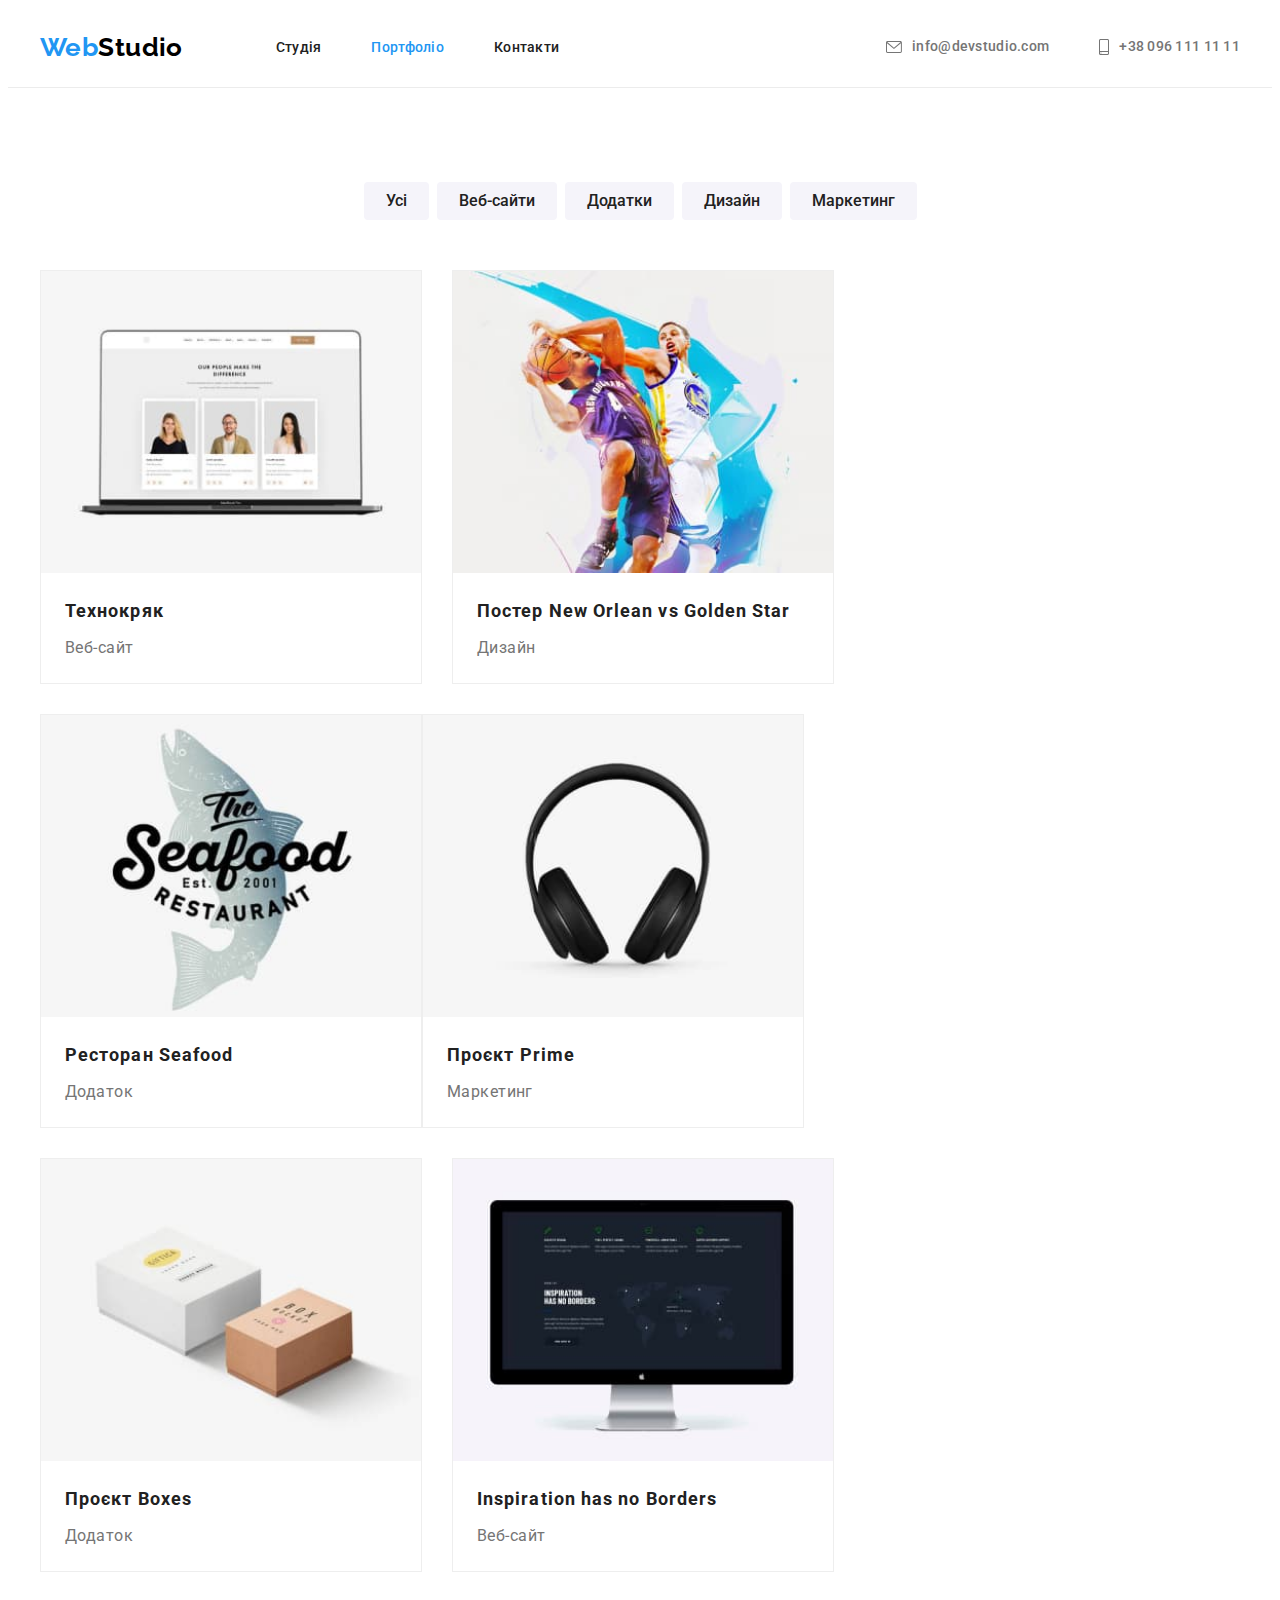
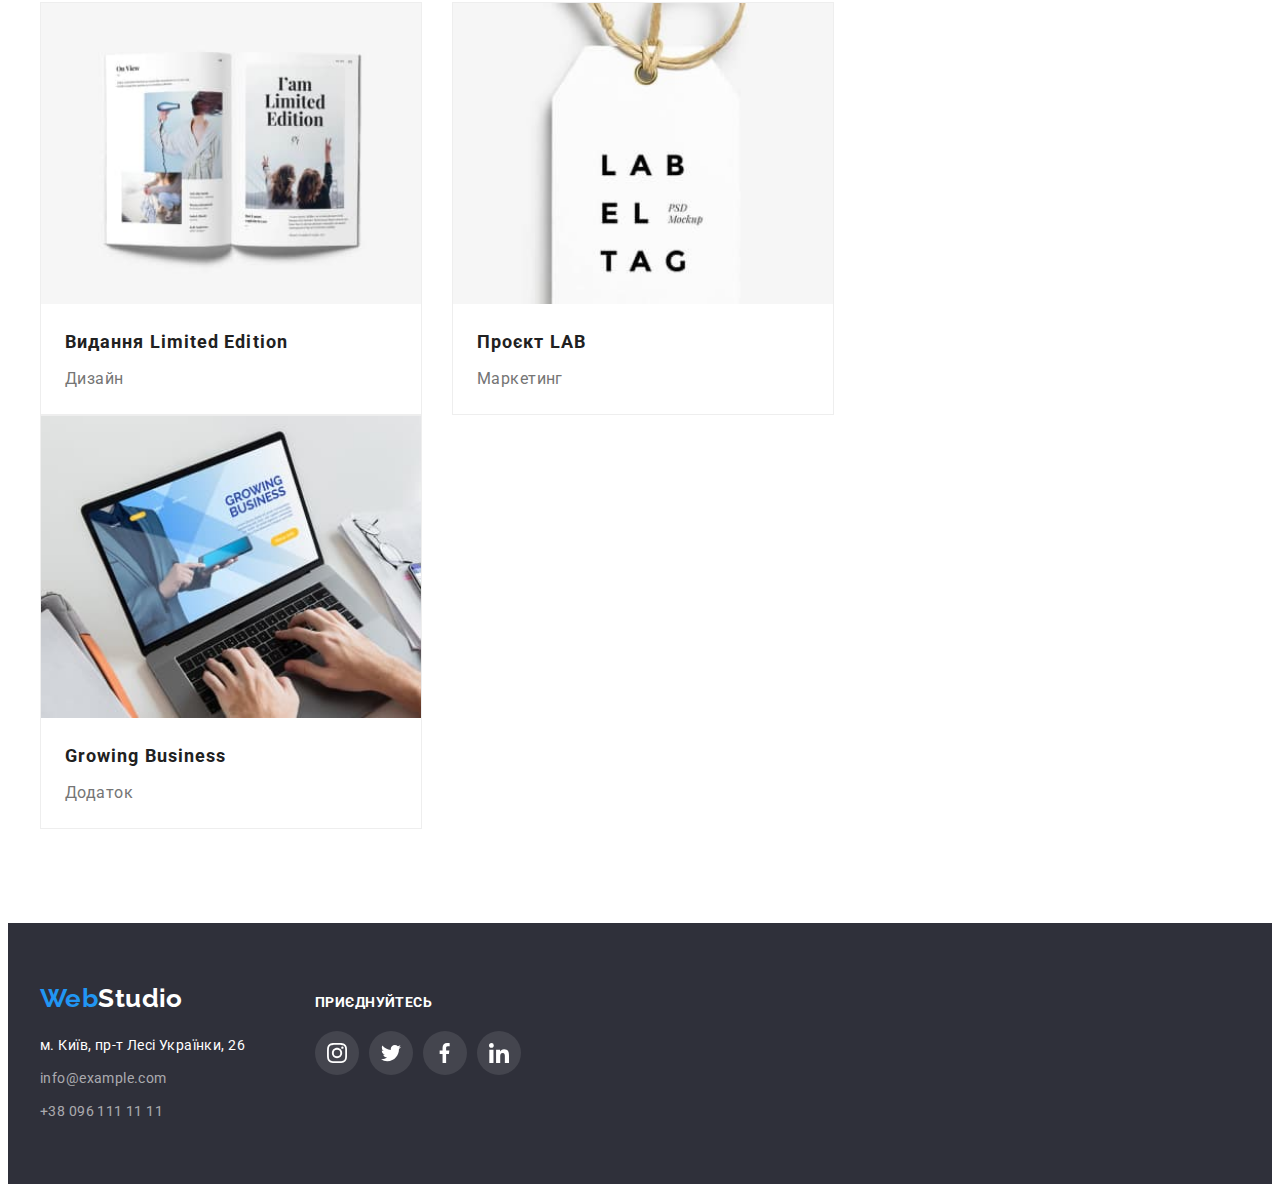
==== portfolio.html @ 95b84b5c "Initial commit" ====
<!DOCTYPE html>
<html lang="uk">

<head>
    <meta charset="UTF-8" />
    <meta http-equiv="X-UA-Compatible" content="IE=edge" />
    <meta name="viewport" content="width=device-width, initial-scale=1.0" />
    <title>WebStudio</title>
    <link rel="preconnect" href="https://fonts.googleapis.com">
    <link rel="preconnect" href="https://fonts.gstatic.com" crossorigin>
    <link
        href="https://fonts.googleapis.com/css2?family=Raleway:wght@700;900&family=Roboto:wght@400;500;700&display=swap"
        rel="stylesheet">
    <link rel="stylesheet" href="https://cdnjs.cloudflare.com/ajax/libs/modern-normalize/1.1.0/modern-normalize.min.css"
        integrity="sha512-wpPYUAdjBVSE4KJnH1VR1HeZfpl1ub8YT/NKx4PuQ5NmX2tKuGu6U/JRp5y+Y8XG2tV+wKQpNHVUX03MfMFn9Q=="
        crossorigin="anonymous" referrerpolicy="no-referrer" />
    <link rel="stylesheet" href="./css/style.css">
</head>

<body>
    <!-- header -->
    <header class="header">
        <div class="container">
            <nav class="nav">
                <a class="nav-logo link" href="./index.html">Web<span class="logo-studio">Studio</span>
                </a>
                <ul class="nav-list list">
                    <li class="nav-item">
                        <a class="nav-link link " href="./index.html">Студія</a>
                    </li>
                    <li class="nav-item">
                        <a class="nav-link link nav-inner" href="./portfolio.html">Портфоліо</a>
                    </li>
                    <li class="nav-item">
                        <a class="nav-link link" href="">Контакти</a>
                    </li>
                </ul>
            </nav>
            <ul class="nav-list list">
                <li class="nav-envelop">
                    <a class="contact-link link" href="mailto:info@devstudio.com">
                        <svg class="contact-link-icon" width="16" height="12">
                            <use href="./images/symbol-defs.svg#icon-envelope"></use>
                        </svg> info@devstudio.com</a>
                </li>
                <li>
                    <a class="contact-link link" href="tel:+380961111111">
                        <svg class="contact-link-icon" width="10" height="16">
                            <use href="./images/symbol-defs.svg#icon-smartphone"></use>
                        </svg>+38 096 111 11 11</a>
                </li>
            </ul>
        </div>
    </header>
    <!-- main -->
    <main>
        <section class="portfolio section">
            <div class="container">
                <h1 class="visually-hidden">Портфоліо</h1>
                <ul class="filter-list">
                    <li class="list"><button class="filter-btn" type="button">Усі</button></li>
                    <li class="list"><button class="filter-btn" type="button">Веб-сайти</button></li>
                    <li class="list"><button class="filter-btn" type="button">Додатки</button></li>
                    <li class="list"><button class="filter-btn" type="button">Дизайн</button></li>
                    <li class="list"><button class="filter-btn" type="button">Маркетинг</button></li>
                </ul>
                <ul class="portfolio-list">
                    <li class="portfolio-item list">
                        <img src="./images/portfolio/project1.jpg" alt="project1" width="370" height="294">
                        <div class="portfolio-content">
                            <h2 class="portfolio-title">Технокряк</h3>
                                <p class="portfolio-text">Веб-сайт</p>
                        </div>
                    </li>
                    <li class="portfolio-item list">
                        <img src="./images/portfolio/project2.jpg" alt="project2" width="370" height="294">
                        <div class="portfolio-content">
                            <h2 class="portfolio-title">Постер New Orlean vs Golden Star</h3>
                                <p class="portfolio-text">Дизайн</p>
                        </div>
                    </li>
                    <li class="portfolio-item list">
                        <img src="./images/portfolio/project3.jpg" alt="project3" width="370" height="294">
                        <div class="portfolio-content">
                            <h2 class="portfolio-title">Ресторан Seafood</h3>
                                <p class="portfolio-text">Додаток</p>
                        </div>
                    </li>
                    <li class="portfolio-item list">
                        <img src="./images/portfolio/project4.jpg" alt="project4" width="370" height="294">
                        <div class="portfolio-content">
                            <h2 class="portfolio-title">Проєкт Prime</h3>
                                <p class="portfolio-text">Маркетинг</p>
                        </div>
                    </li>
                    <li class="portfolio-item list">
                        <img src="./images/portfolio/project5.jpg" alt="project5" width="370" height="294">
                        <div class="portfolio-content">
                            <h2 class="portfolio-title">Проєкт Boxes</h3>
                                <p class="portfolio-text">Додаток</p>
                        </div>
                    </li>
                    <li class="portfolio-item list">
                        <img src="./images/portfolio/project6.jpg" alt="project6" width="370" height="294">
                        <div class="portfolio-content">
                            <h2 class="portfolio-title">Inspiration has no Borders</h3>
                                <p class="portfolio-text">Веб-сайт</p>
                        </div>
                    </li>
                    <li class="portfolio-item list">
                        <img src="./images/portfolio/project7.jpg" alt="project7" width="370" height="294">
                        <div class="portfolio-content">
                            <h2 class="portfolio-title">Видання Limited Edition</h3>
                                <p class="portfolio-text">Дизайн</p>
                        </div>
                    </li>
                    <li class="portfolio-item list">
                        <img src="./images/portfolio/project8.jpg" alt="project8" width="370" height="294">
                        <div class="portfolio-content">
                            <h2 class="portfolio-title">Проєкт LAB</h3>
                                <p class="portfolio-text">Маркетинг</p>
                        </div>
                    </li>
                    <li class="portfolio-item list">
                        <img src="./images/portfolio/project9.jpg" alt="project9" width="370" height="294">
                        <div class="portfolio-content">
                            <h2 class="portfolio-title">Growing Business</h3>
                                <p class="portfolio-text">Додаток</p>
                        </div>
                    </li>
                </ul>
        </section>
        </div>
    </main>
    <!-- footer -->
    <footer class="footer">
        <div class="container">
            <div>
                <a class="footer-logo link" href="./index.html">Web<span class="footer-logo-studio">Studio</span>
                </a>
                <address class="footer-adress">
                    <ul class="footer-list list">
                        <li class="footer-item">
                            <a class="map link" href="https://goo.gl/maps/e1kzpUuALeePTq5k7" target="_blank"
                                rel="noopener noreferrer nofollow">м. Київ, пр-т Лесі Українки, 26</a>
                        </li>
                        <li class="footer-item">
                            <a class="footer-tel link" href="mailto:info@example.com">info@example.com</a>
                        </li>
                        <li class="footer-item-tel">
                            <a class="footer-tel link" href="tel:+12127724150">+38 096 111 11 11</a>
                        </li>
                    </ul>
                </address>
            </div>
            <div class="footer-soc">
                <p class="footer-soc-text">приєднуйтесь</p>
                <ul class="footer-soc-list list">
                    <li class="footer-soc-item"><a class="footer-soc-link" href="">
                            <svg class="footer-soc-icon" width="20" height="20">
                                <use href="./images/symbol-defs.svg#icon-instagram">
                                </use>
                            </svg>
                        </a></li>
                    <li class="footer-soc-item"><a class="footer-soc-link" href="">
                            <svg class="footer-soc-icon" width="20" height="20">
                                <use href="./images/symbol-defs.svg#icon-twitter">
                                </use>
                            </svg>
                        </a></li>
                    <li class="footer-soc-item"><a class="footer-soc-link" href="">
                            <svg class="footer-soc-icon" width="20" height="20">
                                <use href="./images/symbol-defs.svg#icon-facebook">
                                </use>
                            </svg>
                        </a></li>
                    <li class="footer-soc-item"><a class="footer-soc-link" href="">
                            <svg class="footer-soc-icon" width="20" height="20">
                                <use href="./images/symbol-defs.svg#icon-linkedin">
                                </use>
                            </svg>
                        </a></li>
                </ul>
            </div>
        </div>
    </footer>
</body>

</html>
---- css/style.css ----
:root {
  --main-text-color: #757575;
  --second-title-color: #212121;
  --accent-color: #2196f3;
  --main-title-color: #ffffff;
  --second-background: #2f303a;
  --team-background: #f5f4fa;
}

p,
h1,
h2,
h3,
h4,
h5,
h6 {
  margin: 0;
}

ul,
ol {
  margin: 0;
  padding-left: 0;
}

button {
  cursor: pointer;
}

address {
  font-style: normal;
}

body {
  font-family: 'Roboto', sans-serif;
  letter-spacing: 0.03em;
  font-size: 14px;
  color: var(--main-text-color);
}

.list {
  list-style: none;
}

.link {
  text-decoration: none;
}

.container {
  width: 1200px;
  padding-left: 15px;
  padding-right: 15px;
  /* outline: 2px solid red; */
  margin: 0 auto;
}

img {
  display: block;
  width: 100%;
  height: auto;
}

/* -----header -----*/

.nav {
  display: flex;
  margin-right: auto;
}

.header .container {
  display: flex;
  align-items: center;
}

.header {
  border-bottom: 1px solid #ececec;
  padding-top: 24px;
  padding-bottom: 24px;
}

.nav-logo {
  font-family: 'Raleway', sans-serif;
  font-style: normal;
  font-weight: 700;
  font-size: 26px;
  line-height: 1.19;
  color: var(--accent-color);
  margin-right: 93px;
}

.logo-studio {
  color: #000;
}

.nav-link {
  font-weight: 500;
  line-height: 1.14;
  letter-spacing: 0.02em;
  color: var(--second-title-color);
}

.nav-list {
  display: flex;
  align-items: center;
  gap: 50px;
}

.contact-link {
  font-weight: 500;
  line-height: 1.14;
  letter-spacing: 0.02em;
  color: var(--main-text-color);
  display: flex;
  align-items: center;
  justify-content: center;
}

.contact-link-icon {
  margin-right: 10px;
  fill: var(--main-text-color);
}

.contact-link:hover .contact-link-icon,
.contact-link:focus .contact-link-icon {
  fill: var(--accent-color);
}

.nav-link:hover,
.nav-link:focus,
.contact-link:hover,
.contact-link:focus {
  color: var(--accent-color);
}

.nav-inner {
  color: var(--accent-color);
}

/* -----hero----- */

.hero.section {
  background: var(--second-background);
  text-align: center;
  padding-top: 200px;
  padding-bottom: 200px;
  background-image: linear-gradient(to right, rgba(47, 48, 58, 0.4), rgba(47, 48, 58, 0.4)),
    url(../images/slider/main-img.jpg);
  background-size: cover;
  max-width: 1600px;
  height: 600px;
  margin-right: auto;
  margin-left: auto;
  background-position: center;
}

.hero-title {
  font-weight: 900;
  font-size: 44px;
  line-height: 1.36;
  letter-spacing: 0.06em;
  text-transform: uppercase;
  color: var(--main-title-color);
  margin-bottom: 30px;
  width: 696px;
  margin-left: auto;
  margin-right: auto;
}

.hero-btn {
  font-weight: 700;
  font-size: 16px;
  line-height: 1.87;
  align-items: center;
  text-align: center;
  letter-spacing: 0.06em;
  color: var(--main-title-color);
  background: var(--accent-color);
  box-shadow: 0px 4px 4px rgba(0, 0, 0, 0.15);
  border-radius: 4px;
  padding: 10px 32px;
  border: none;
}

/* -----principies----- */

.section {
  padding-top: 94px;
  padding-bottom: 94px;
}

.visually-hidden {
  position: absolute;
  white-space: nowrap;
  width: 1px;
  height: 1px;
  overflow: hidden;
  border: 0;
  padding: 0;
  clip: rect(0 0 0 0);
  clip-path: inset(50%);
  margin: -1px;
}

.principies-title {
  font-size: inherit;
  line-height: 1.14;
  text-transform: uppercase;
  color: var(--second-title-color);
  margin-bottom: 10px;
}

.principies-text {
  line-height: 1.71;
}

.principies-list {
  display: flex;
  gap: 30px;
}

.principies-item {
  align-items: center;
  width: 270px;
}

.background-icon {
  background-color: #f5f4fa;
  width: 270px;
  height: 120px;
  display: flex;
  justify-content: center;
  align-items: center;
  margin-bottom: 30px;
}

/* -----our work----- */

.work {
  padding-top: 0;
}

.section-title {
  font-size: 36px;
  line-height: 1.16;
  text-align: center;
  color: var(--second-title-color);
  margin-bottom: 50px;
}

.work-list {
  display: flex;
  gap: 30px;
}

/* -----team----- */

.team-list {
  display: flex;
  gap: 30px;
}

.team-item {
  background-color: var(--main-title-color);
  box-shadow: 0px 1px 3px rgba(0, 0, 0, 0.12), 0px 1px 1px rgba(0, 0, 0, 0.14),
    0px 2px 1px rgba(0, 0, 0, 0.2);
  border-radius: 0px 0px 4px 4px;
  width: calc((100% - 90px) / 4);
}

.team {
  background: var(--team-background);
}

.team-name {
  font-weight: 500;
  font-size: 16px;
  line-height: 1.19;
  text-align: center;
  color: var(--second-title-color);
  margin-bottom: 10px;
}

.team-text {
  font-size: 16px;
  line-height: 1.19;
  text-align: center;
  color: var(--main-text-color);
  margin-bottom: 16px;
}

.team-content {
  padding-top: 30px;
  padding-bottom: 30px;
}

.team-soc-list {
  display: flex;
  justify-content: center;
  gap: 10px;
}

.team-soc-icon {
  fill: #afb1b8;
}

.team-soc-link {
  width: 44px;
  height: 44px;
  display: flex;
  justify-content: center;
  align-items: center;
}

.team-soc-link:hover,
.team-soc-link:focus {
  background-color: var(--accent-color);
  border-radius: 50%;
  cursor: pointer;
}

.team-soc-link:hover .team-soc-icon,
.team-soc-link:focus .team-soc-icon {
  fill: var(--main-title-color);
}

/* -----clients----- */
.clients-icon-group {
  display: flex;
  gap: 30px;
}

.clients-icon-link {
  background-color: var(--main-title-color);
  border: 1px solid #afb1b8;
  border-radius: 4px;
  width: 170px;
  height: 92px;
  display: flex;
  justify-content: center;
  align-items: center;
}

.clients-icon {
  fill: #afb1b8;
}

.clients-icon-link:hover,
.clients-icon-link:focus {
  border: 1px solid var(--accent-color);
}

.clients-icon-link:hover .clients-icon,
.clients-icon-link:focus .clients-icon {
  fill: var(--accent-color);
}

/* -----footer----- */

.footer {
  background: var(--second-background);

  padding-top: 60px;
  padding-bottom: 60px;
}

.footer-adress {
  font-style: normal;
  margin-top: 20px;
}

.footer-logo {
  font-family: 'Raleway', sans-serif;
  font-style: normal;
  font-weight: 700;
  font-size: 26px;
  line-height: 1.19;
  color: var(--accent-color);
}

.footer-logo-studio {
  color: var(--main-title-color);
}

.footer-item {
  margin-bottom: 9px;
}

.map {
  line-height: 1.71;
  color: var(--main-title-color);
}

.footer-tel {
  line-height: 1.71;
  color: rgba(255, 255, 255, 0.6);
}

.footer-tel:hover,
.footer-tel:focus {
  color: var(--accent-color);
}

.footer .container {
  display: flex;
  align-items: baseline;
}

.footer-soc {
  margin-left: 70px;
  font-weight: 700;
  line-height: 1.14;
  text-transform: uppercase;
  color: #ffffff;
  align-items: baseline;
}

.footer-soc-text {
  margin-bottom: 20px;
}

.footer-soc-list {
  display: flex;
  gap: 10px;
}
.footer-soc-icon {
  fill: var(--main-title-color);
}

.footer-soc-link {
  width: 44px;
  height: 44px;
  display: flex;
  justify-content: center;
  align-items: center;
  background-color: rgba(255, 255, 255, 0.1);
  border-radius: 50%;
}

.footer-soc-link:hover,
.footer-soc-link:focus {
  background-color: var(--accent-color);
}

/* -----portfolio-filter----- */

.filter-btn:hover,
.filter-btn:focus {
  background: var(--accent-color);
  color: var(--main-title-color);
  box-shadow: 0px 3px 1px rgba(0, 0, 0, 0.1), 0px 1px 2px rgba(0, 0, 0, 0.08),
    0px 2px 2px rgba(0, 0, 0, 0.12);
}

.filter-btn {
  padding: 6px 22px;
  font-family: inherit;
  font-weight: 500;
  font-size: 16px;
  line-height: 1.63;
  text-align: center;
  color: var(--second-title-color);
  background: var(--team-background);
  border: none;
  cursor: pointer;
  border-radius: 4px;
}

.filter-list {
  display: flex;
  justify-content: center;
  gap: 8px;
  margin-bottom: 50px;
}

/* -----portfolio-projects------ */

.portfolio-list {
  display: flex;
  flex-wrap: wrap;
}

.portfolio-title {
  font-size: 18px;
  line-height: 2;
  letter-spacing: 0.06em;
  color: var(--second-title-color);
  margin-bottom: 4px;
}

.portfolio-text {
  font-size: 16px;
  line-height: 1.87;
  color: var(--main-text-color);
}

.portfolio-item {
  width: calc((100% - 60px) / 3);
  margin-right: 30px;
  margin-bottom: 30px;
  border: 1px solid #eeeeee;
}

.portfolio-item:hover,
.portfolio-item:focus {
  cursor: pointer;
  box-shadow: 0px 1px 1px rgba(0, 0, 0, 0.12), 0px 4px 4px rgba(0, 0, 0, 0.06),
    1px 4px 6px rgba(0, 0, 0, 0.16);
}

.portfolio-item:nth-child(3n) {
  margin-right: 0;
}

.portfolio-item:nth-last-child(-n + 3) {
  margin-bottom: 0;
}

.portfolio-content {
  padding: 20px 24px;
}
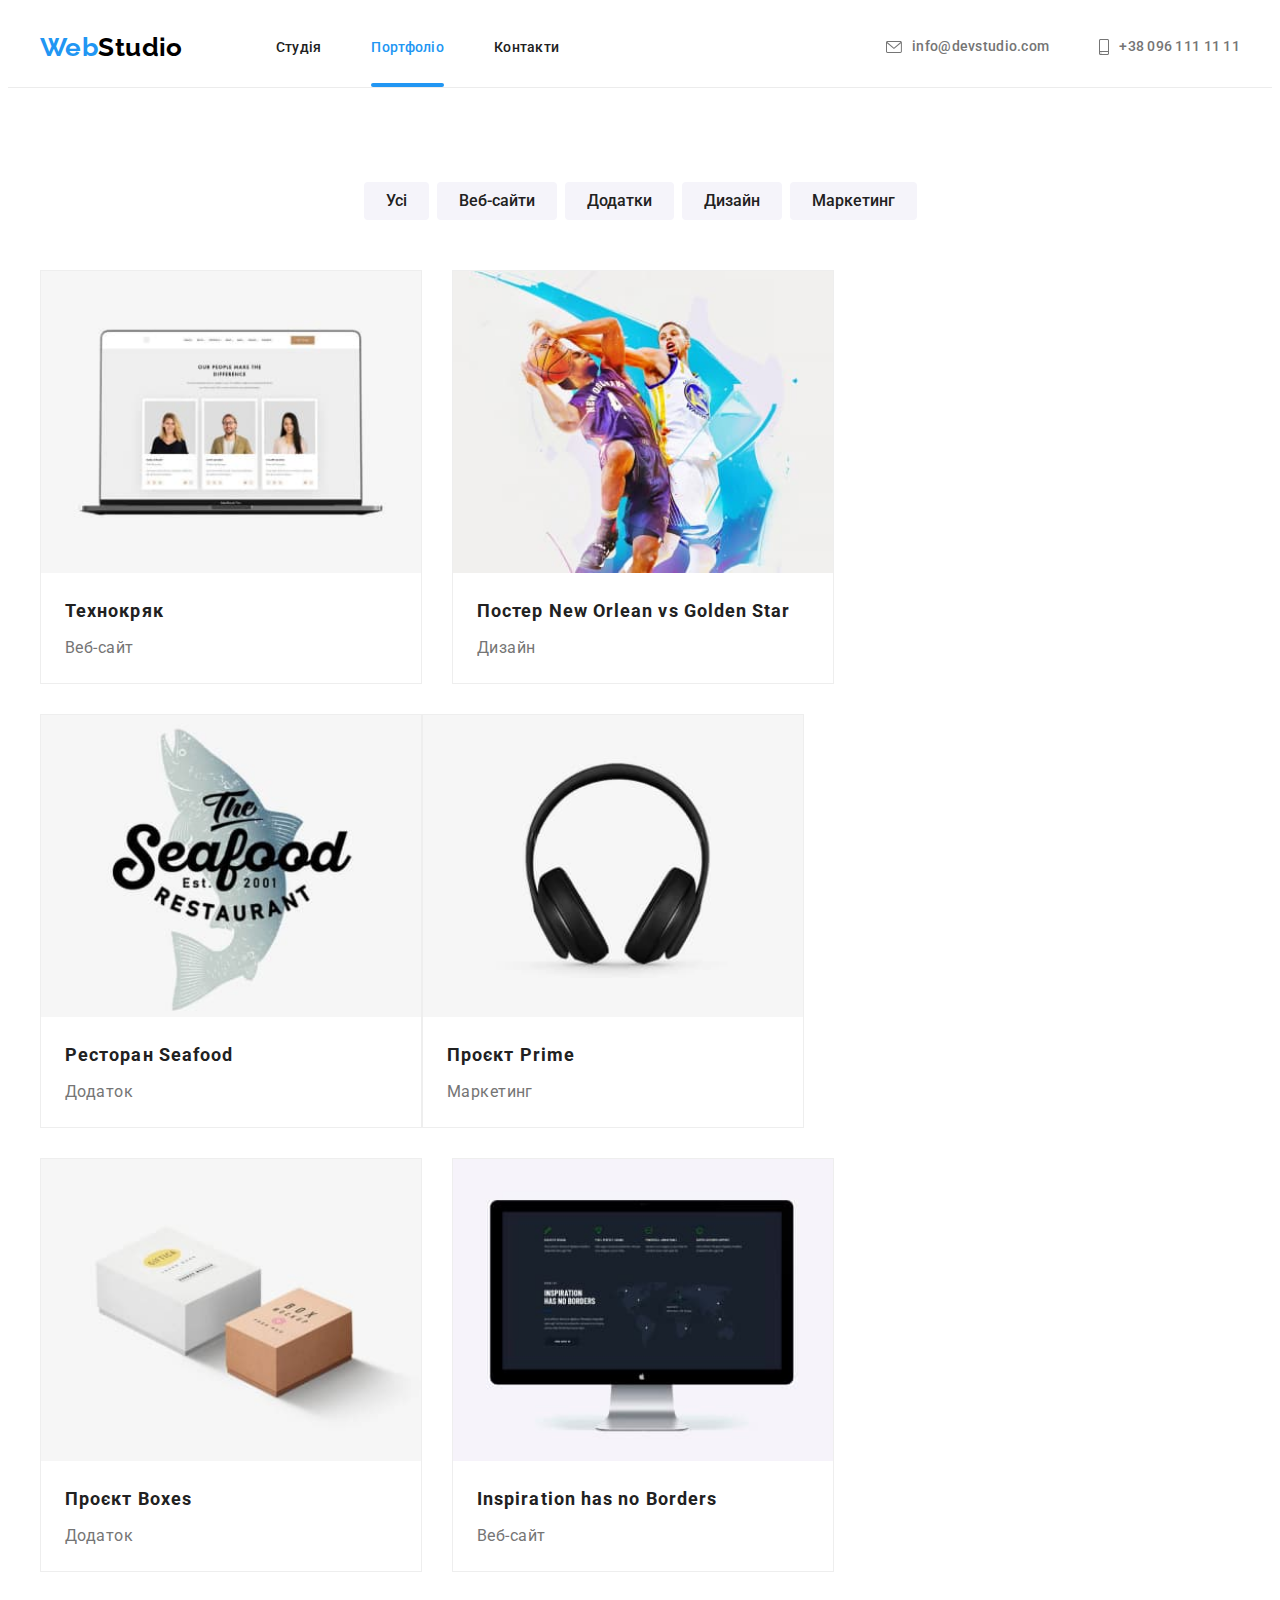
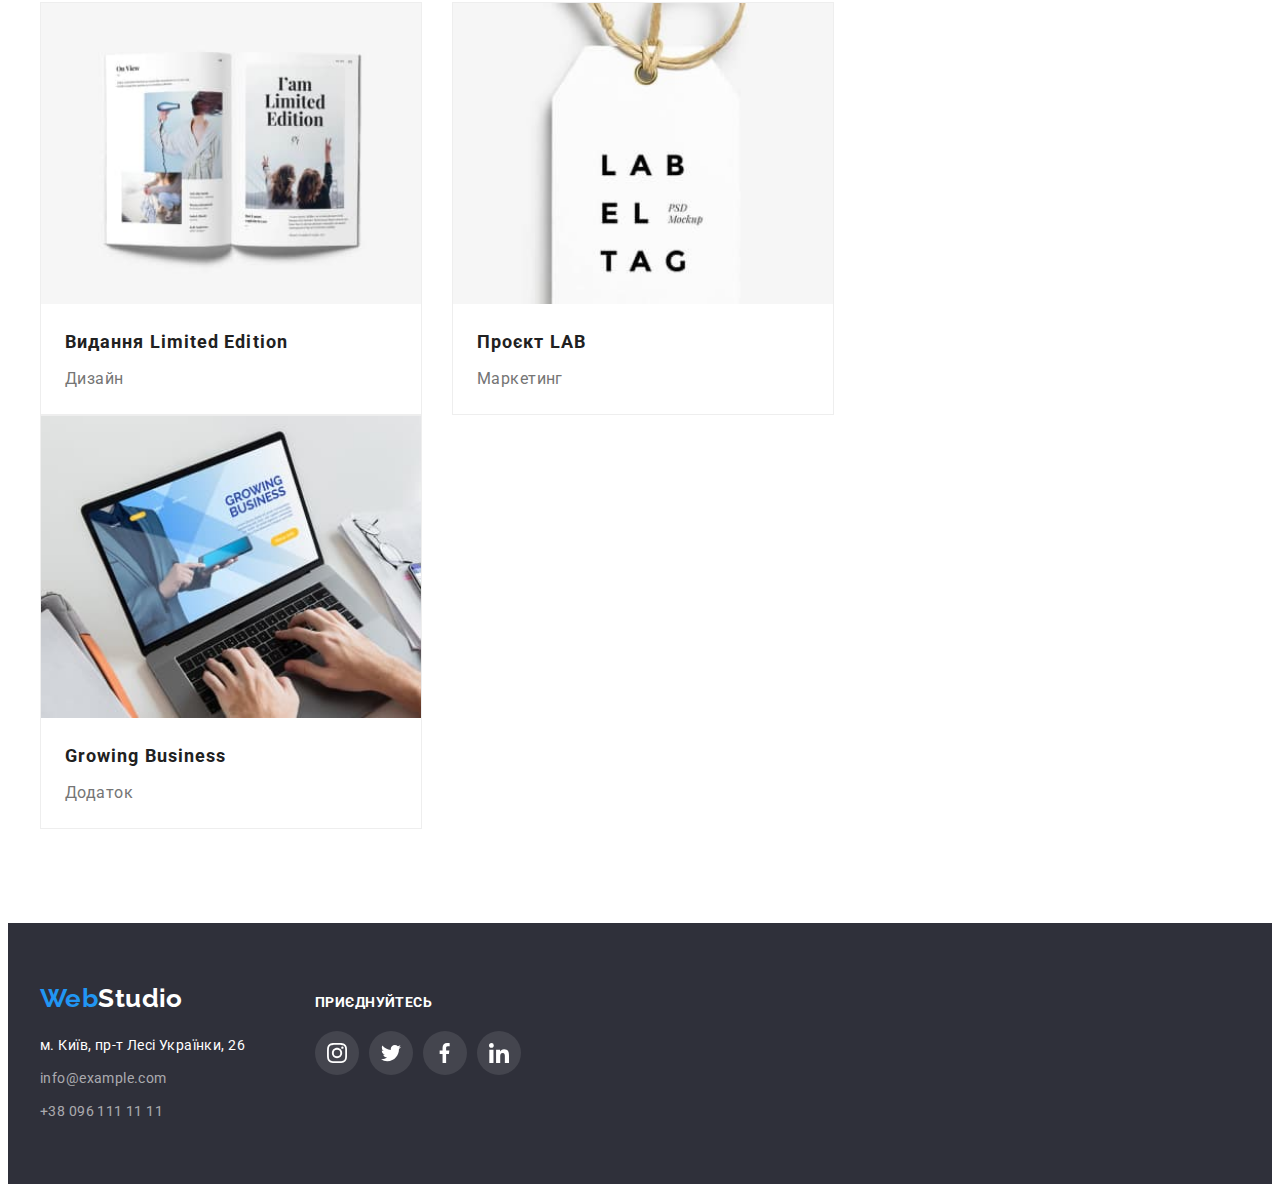
==== commit fa1ceffc: "HW-5" ====
--- a/portfolio.html
+++ b/portfolio.html
@@ -66,63 +66,126 @@
                 </ul>
                 <ul class="portfolio-list">
                     <li class="portfolio-item list">
-                        <img src="./images/portfolio/project1.jpg" alt="project1" width="370" height="294">
+                        <div class="portfolio-wrap">
+                            <img src="./images/portfolio/project1.jpg" alt="project1" width="370" height="294">
+                            <p class="portfolio-top-text">
+                                Ресурс пропонує комплексні пропозиції з різним рівнем функціоналу та сервісів. Все це
+                                дозволить відвідувачу отримати
+                                вичерпні відомості про компанію чи приватну особу.
+                            </p>
+                        </div>
                         <div class="portfolio-content">
                             <h2 class="portfolio-title">Технокряк</h3>
                                 <p class="portfolio-text">Веб-сайт</p>
                         </div>
                     </li>
                     <li class="portfolio-item list">
-                        <img src="./images/portfolio/project2.jpg" alt="project2" width="370" height="294">
+                        <div class="portfolio-wrap">
+                            <img src="./images/portfolio/project2.jpg" alt="project2" width="370" height="294">
+                            <p class="portfolio-top-text">
+                                Ресурс пропонує комплексні пропозиції з різним рівнем функціоналу та сервісів. Все це
+                                дозволить відвідувачу отримати
+                                вичерпні відомості про компанію чи приватну особу.
+                            </p>
+                        </div>
                         <div class="portfolio-content">
                             <h2 class="portfolio-title">Постер New Orlean vs Golden Star</h3>
                                 <p class="portfolio-text">Дизайн</p>
                         </div>
                     </li>
                     <li class="portfolio-item list">
-                        <img src="./images/portfolio/project3.jpg" alt="project3" width="370" height="294">
+                        <div class="portfolio-wrap">
+                            <img src="./images/portfolio/project3.jpg" alt="project3" width="370" height="294">
+                            <p class="portfolio-top-text">
+                                Ресурс пропонує комплексні пропозиції з різним рівнем функціоналу та сервісів. Все це
+                                дозволить відвідувачу отримати
+                                вичерпні відомості про компанію чи приватну особу.
+                            </p>
+                        </div>
                         <div class="portfolio-content">
                             <h2 class="portfolio-title">Ресторан Seafood</h3>
                                 <p class="portfolio-text">Додаток</p>
                         </div>
                     </li>
                     <li class="portfolio-item list">
-                        <img src="./images/portfolio/project4.jpg" alt="project4" width="370" height="294">
+                        <div class="portfolio-wrap">
+                            <img src="./images/portfolio/project4.jpg" alt="project4" width="370" height="294">
+                            <p class="portfolio-top-text">
+                                Ресурс пропонує комплексні пропозиції з різним рівнем функціоналу та сервісів. Все це
+                                дозволить відвідувачу отримати
+                                вичерпні відомості про компанію чи приватну особу.
+                            </p>
+                        </div>
                         <div class="portfolio-content">
                             <h2 class="portfolio-title">Проєкт Prime</h3>
                                 <p class="portfolio-text">Маркетинг</p>
                         </div>
                     </li>
                     <li class="portfolio-item list">
-                        <img src="./images/portfolio/project5.jpg" alt="project5" width="370" height="294">
+                        <div class="portfolio-wrap">
+                            <img src="./images/portfolio/project5.jpg" alt="project5" width="370" height="294">
+                            <p class="portfolio-top-text">
+                                Ресурс пропонує комплексні пропозиції з різним рівнем функціоналу та сервісів. Все це
+                                дозволить відвідувачу отримати
+                                вичерпні відомості про компанію чи приватну особу.
+                            </p>
+                        </div>
                         <div class="portfolio-content">
                             <h2 class="portfolio-title">Проєкт Boxes</h3>
                                 <p class="portfolio-text">Додаток</p>
                         </div>
                     </li>
                     <li class="portfolio-item list">
-                        <img src="./images/portfolio/project6.jpg" alt="project6" width="370" height="294">
+                        <div class="portfolio-wrap">
+                            <img src="./images/portfolio/project6.jpg" alt="project6" width="370" height="294">
+                            <p class="portfolio-top-text">
+                                Ресурс пропонує комплексні пропозиції з різним рівнем функціоналу та сервісів. Все це
+                                дозволить відвідувачу отримати
+                                вичерпні відомості про компанію чи приватну особу.
+                            </p>
+                        </div>
                         <div class="portfolio-content">
                             <h2 class="portfolio-title">Inspiration has no Borders</h3>
                                 <p class="portfolio-text">Веб-сайт</p>
                         </div>
                     </li>
                     <li class="portfolio-item list">
-                        <img src="./images/portfolio/project7.jpg" alt="project7" width="370" height="294">
+                        <div class="portfolio-wrap">
+                            <img src="./images/portfolio/project7.jpg" alt="project7" width="370" height="294">
+                            <p class="portfolio-top-text">
+                                Ресурс пропонує комплексні пропозиції з різним рівнем функціоналу та сервісів. Все це
+                                дозволить відвідувачу отримати
+                                вичерпні відомості про компанію чи приватну особу.
+                            </p>
+                        </div>
                         <div class="portfolio-content">
                             <h2 class="portfolio-title">Видання Limited Edition</h3>
                                 <p class="portfolio-text">Дизайн</p>
                         </div>
                     </li>
                     <li class="portfolio-item list">
-                        <img src="./images/portfolio/project8.jpg" alt="project8" width="370" height="294">
+                        <div class="portfolio-wrap">
+                            <img src="./images/portfolio/project8.jpg" alt="project8" width="370" height="294">
+                            <p class="portfolio-top-text">
+                                Ресурс пропонує комплексні пропозиції з різним рівнем функціоналу та сервісів. Все це
+                                дозволить відвідувачу отримати
+                                вичерпні відомості про компанію чи приватну особу.
+                            </p>
+                        </div>
                         <div class="portfolio-content">
                             <h2 class="portfolio-title">Проєкт LAB</h3>
                                 <p class="portfolio-text">Маркетинг</p>
                         </div>
                     </li>
                     <li class="portfolio-item list">
-                        <img src="./images/portfolio/project9.jpg" alt="project9" width="370" height="294">
+                        <div class="portfolio-wrap">
+                            <img src="./images/portfolio/project9.jpg" alt="project9" width="370" height="294">
+                            <p class="portfolio-top-text">
+                                Ресурс пропонує комплексні пропозиції з різним рівнем функціоналу та сервісів. Все це
+                                дозволить відвідувачу отримати
+                                вичерпні відомості про компанію чи приватну особу.
+                            </p>
+                        </div>
                         <div class="portfolio-content">
                             <h2 class="portfolio-title">Growing Business</h3>
                                 <p class="portfolio-text">Додаток</p>
--- a/css/style.css
+++ b/css/style.css
@@ -97,6 +97,22 @@
   line-height: 1.14;
   letter-spacing: 0.02em;
   color: var(--second-title-color);
+  transition-property: color;
+  transition-duration: 500ms;
+  transition-timing-function: cubic-bezier(0.4, 0, 0.2, 1);
+  position: relative;
+}
+
+.nav-inner::after {
+  content: '';
+  position: absolute;
+  left: 0;
+  bottom: -32px;
+  display: block;
+  width: 100%;
+  height: 4px;
+  background: #2196f3;
+  border-radius: 2px;
 }
 
 .nav-list {
@@ -113,11 +129,17 @@
   display: flex;
   align-items: center;
   justify-content: center;
+  transition-property: fill;
+  transition-duration: 250ms;
+  transition-timing-function: cubic-bezier(0.4, 0, 0.2, 1);
 }
 
 .contact-link-icon {
   margin-right: 10px;
   fill: var(--main-text-color);
+  transition-property: fill;
+  transition-duration: 250ms;
+  transition-timing-function: cubic-bezier(0.4, 0, 0.2, 1);
 }
 
 .contact-link:hover .contact-link-icon,
@@ -252,6 +274,25 @@
   gap: 30px;
 }
 
+.work-item {
+  position: relative;
+}
+
+.work-item-text {
+  background-color: #2f303acc;
+  display: flex;
+  align-items: center;
+  justify-content: center;
+  width: 370px;
+  height: 70px;
+  font-weight: 700;
+  line-height: 1.14;
+  text-transform: uppercase;
+  position: absolute;
+  bottom: 0px;
+  color: var(--main-title-color);
+}
+
 /* -----team----- */
 
 .team-list {
@@ -309,13 +350,15 @@
   display: flex;
   justify-content: center;
   align-items: center;
+  border-radius: 50%;
+  transition-property: background-color;
+  transition-duration: 250ms;
+  transition-timing-function: cubic-bezier(0.4, 0, 0.2, 1);
 }
 
 .team-soc-link:hover,
 .team-soc-link:focus {
   background-color: var(--accent-color);
-  border-radius: 50%;
-  cursor: pointer;
 }
 
 .team-soc-link:hover .team-soc-icon,
@@ -338,10 +381,16 @@
   display: flex;
   justify-content: center;
   align-items: center;
+  transition-property: border;
+  transition-duration: 250ms;
+  transition-timing-function: cubic-bezier(0.4, 0, 0.2, 1);
 }
 
 .clients-icon {
   fill: #afb1b8;
+  transition-property: fill;
+  transition-duration: 250ms;
+  transition-timing-function: cubic-bezier(0.4, 0, 0.2, 1);
 }
 
 .clients-icon-link:hover,
@@ -393,6 +442,9 @@
 .footer-tel {
   line-height: 1.71;
   color: rgba(255, 255, 255, 0.6);
+  transition-property: color;
+  transition-duration: 250ms;
+  transition-timing-function: cubic-bezier(0.4, 0, 0.2, 1);
 }
 
 .footer-tel:hover,
@@ -434,6 +486,9 @@
   align-items: center;
   background-color: rgba(255, 255, 255, 0.1);
   border-radius: 50%;
+  transition-property: background-color;
+  transition-duration: 250ms;
+  transition-timing-function: cubic-bezier(0.4, 0, 0.2, 1);
 }
 
 .footer-soc-link:hover,
@@ -463,6 +518,9 @@
   border: none;
   cursor: pointer;
   border-radius: 4px;
+  transition-property: background, color, box-shadow;
+  transition-duration: 250ms;
+  transition-timing-function: cubic-bezier(0.4, 0, 0.2, 1);
 }
 
 .filter-list {
@@ -514,7 +572,77 @@
 .portfolio-item:nth-last-child(-n + 3) {
   margin-bottom: 0;
 }
+.portfolio-item:hover .portfolio-top-text {
+  transform: translateY(0);
+}
+
+.portfolio-wrap {
+  position: relative;
+  overflow: hidden;
+}
+
+.portfolio-top-text {
+  font-size: 18px;
+  line-height: 1.55;
+  color: var(--main-title-color);
+  position: absolute;
+  top: 0;
+  left: 0;
+  background: rgba(33, 150, 243, 0.9);
+  padding: 63px 24px;
+  width: 100%;
+  height: 100%;
+  transform: translateY(100%);
+  transition: transform 250ms linear;
+}
 
 .portfolio-content {
   padding: 20px 24px;
 }
+
+.backdrop {
+  position: fixed;
+  top: 0;
+  width: 100%;
+  height: 100%;
+  background-color: rgba(0, 0, 0, 0.2);
+  transition: opacity 250ms linear, visibility 250ms linear;
+}
+
+.modal {
+  background-color: #ffffff;
+  box-shadow: 0px 1px 3px rgba(0, 0, 0, 0.12), 0px 1px 1px rgba(0, 0, 0, 0.14),
+    0px 2px 1px rgba(0, 0, 0, 0.2);
+  border-radius: 4px;
+  width: 528px;
+  min-height: 581px;
+  position: absolute;
+  top: 50%;
+  left: 50%;
+  transform: translate(-50%, -50%) scale(1);
+  transition: transform 250ms linear;
+}
+
+.backdrop.is-hidden .modal {
+  transform: translate(-50%, -50%) scale(0);
+}
+.modal-btn {
+  width: 30px;
+  height: 30px;
+  border: 1px solid;
+  border-color: #0000001a;
+  border-radius: 50%;
+  background-color: transparent;
+  position: absolute;
+  right: 8px;
+  top: 8px;
+  display: flex;
+  align-items: center;
+  justify-content: center;
+}
+
+.is-hidden {
+  opacity: 0;
+  visibility: hidden;
+  pointer-events: none;
+}
